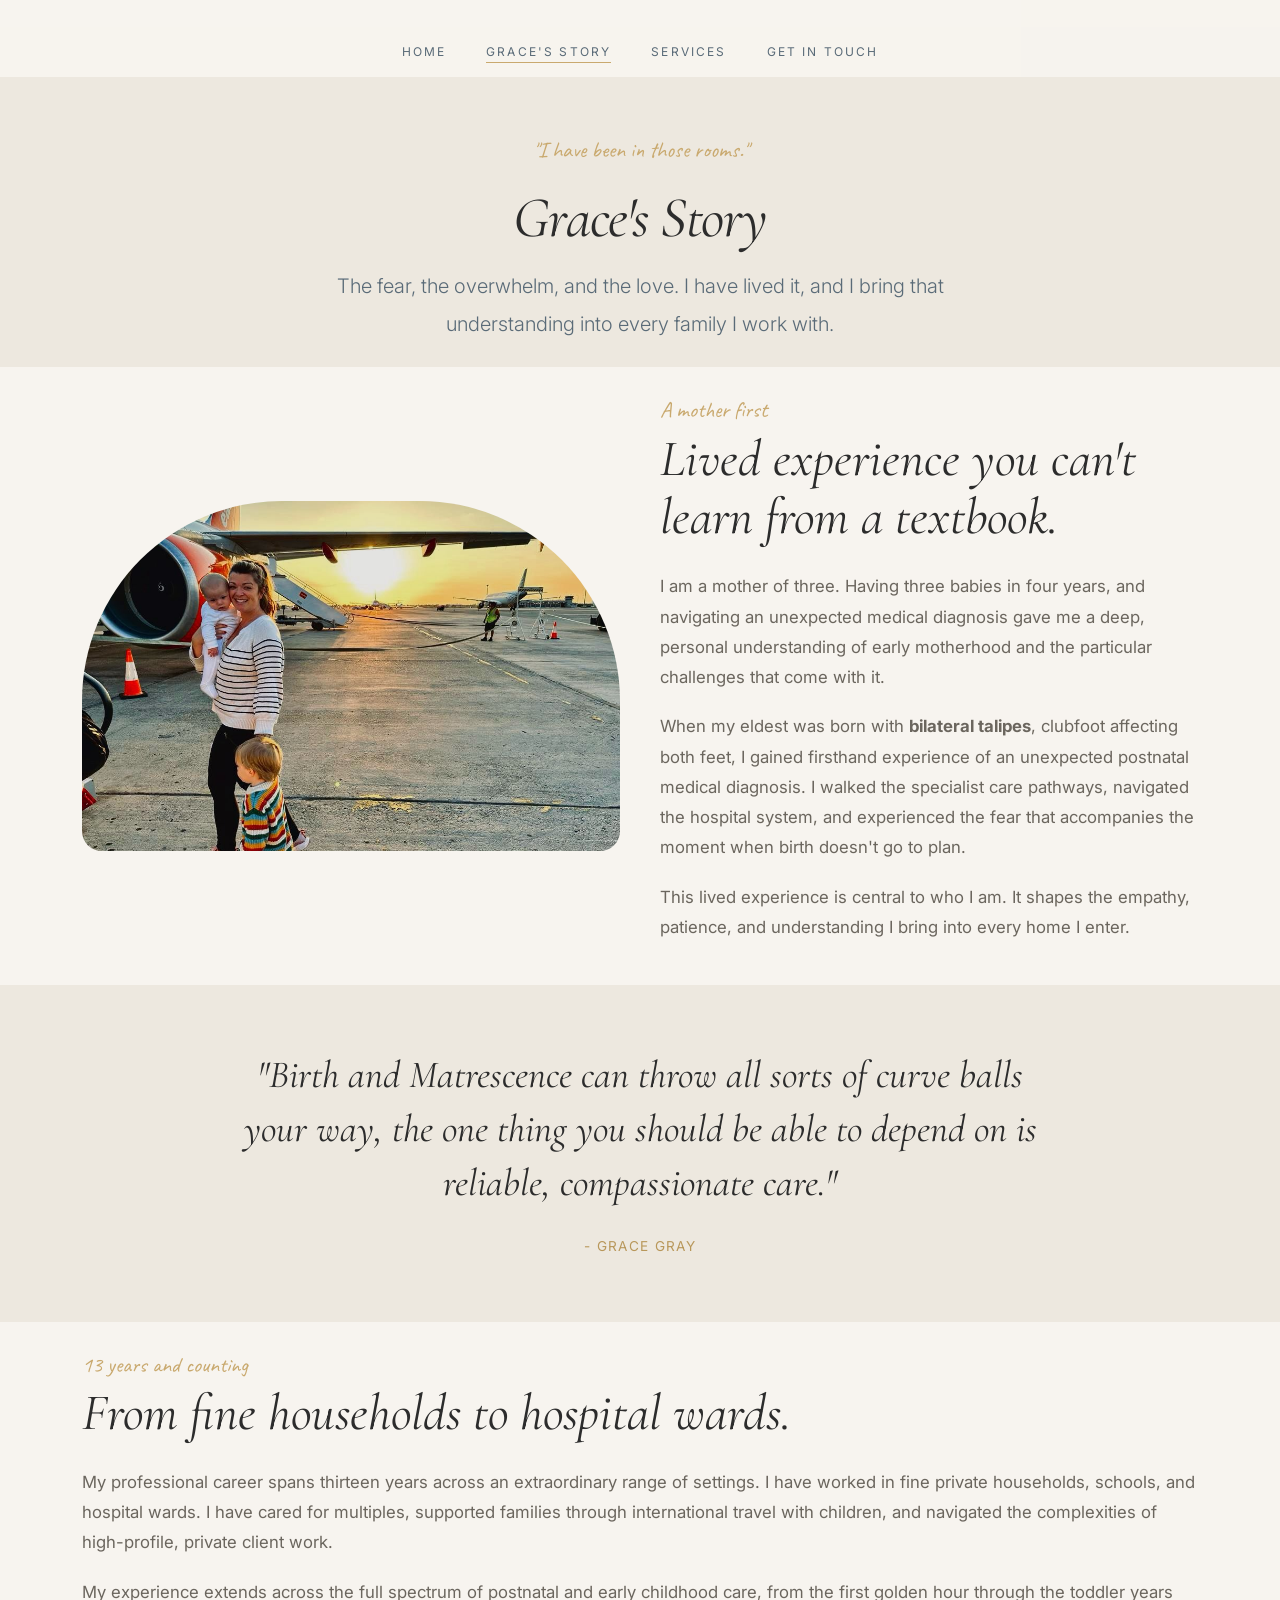
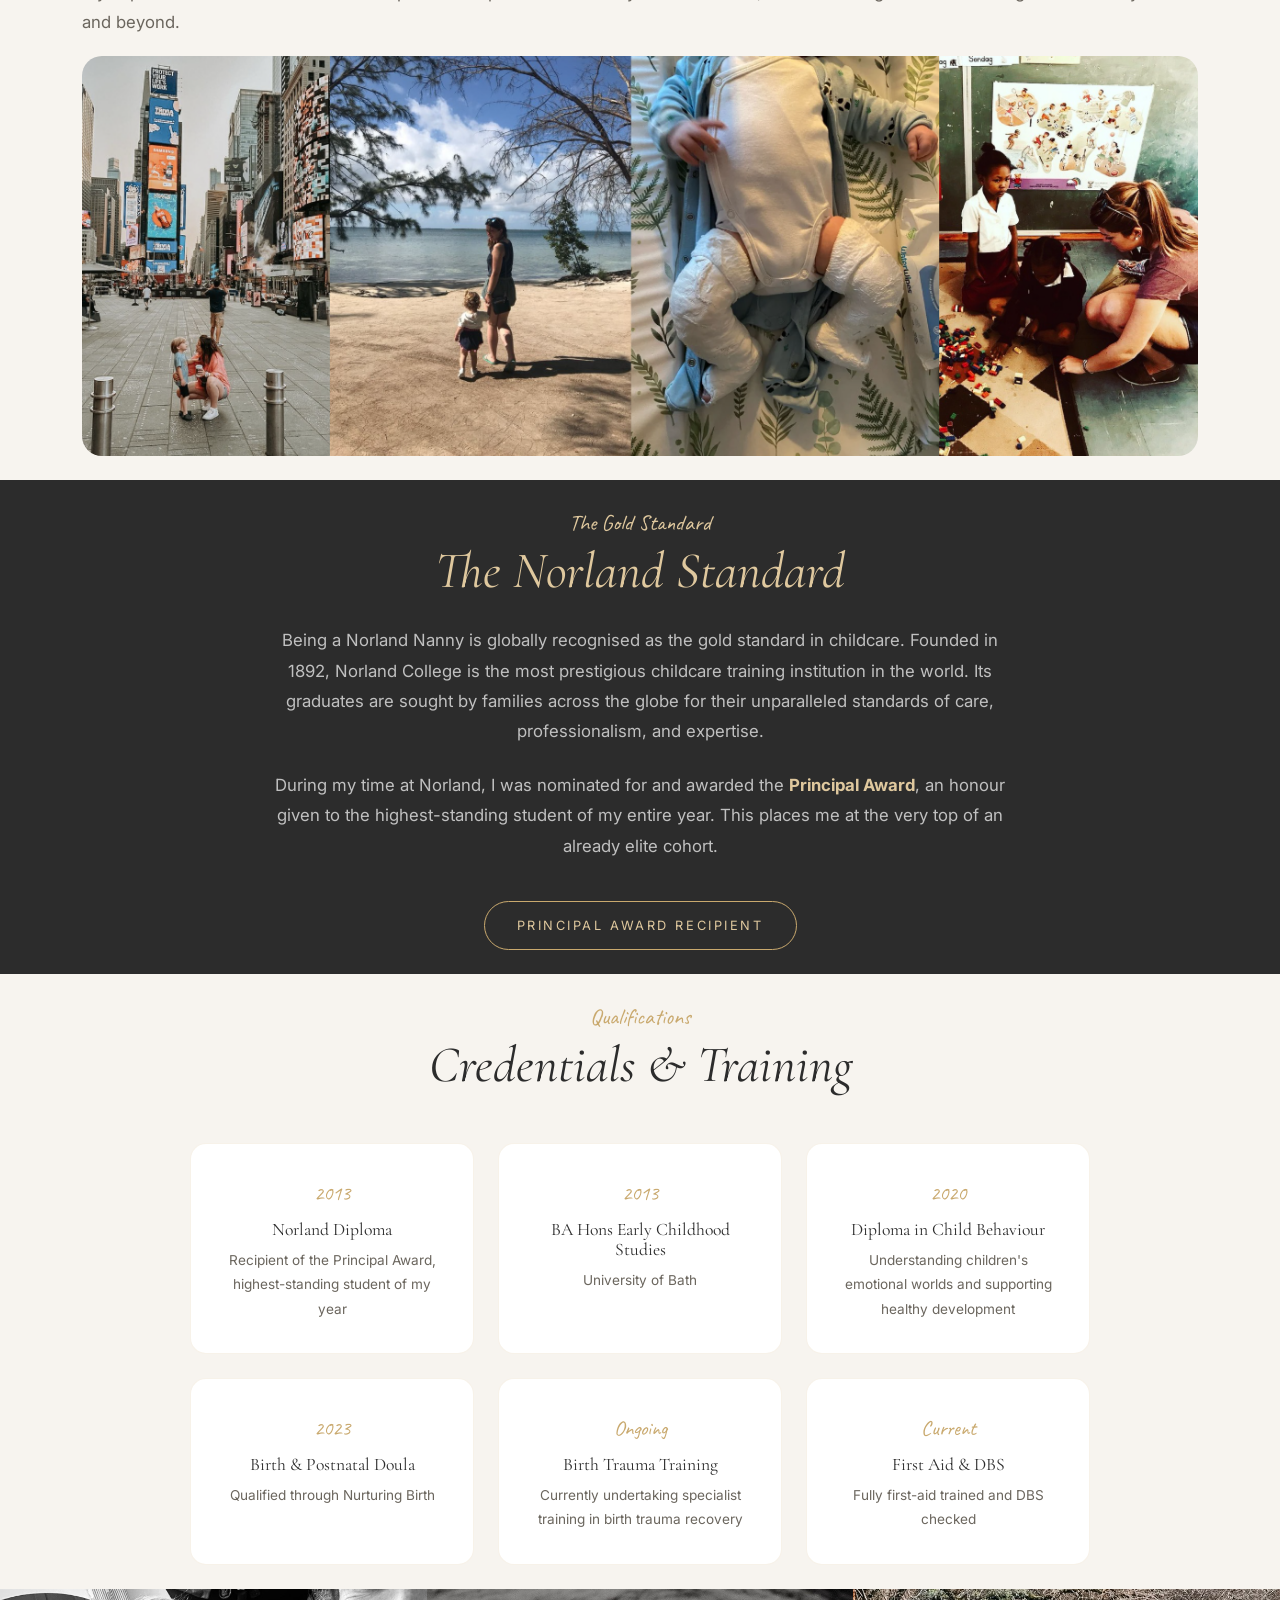
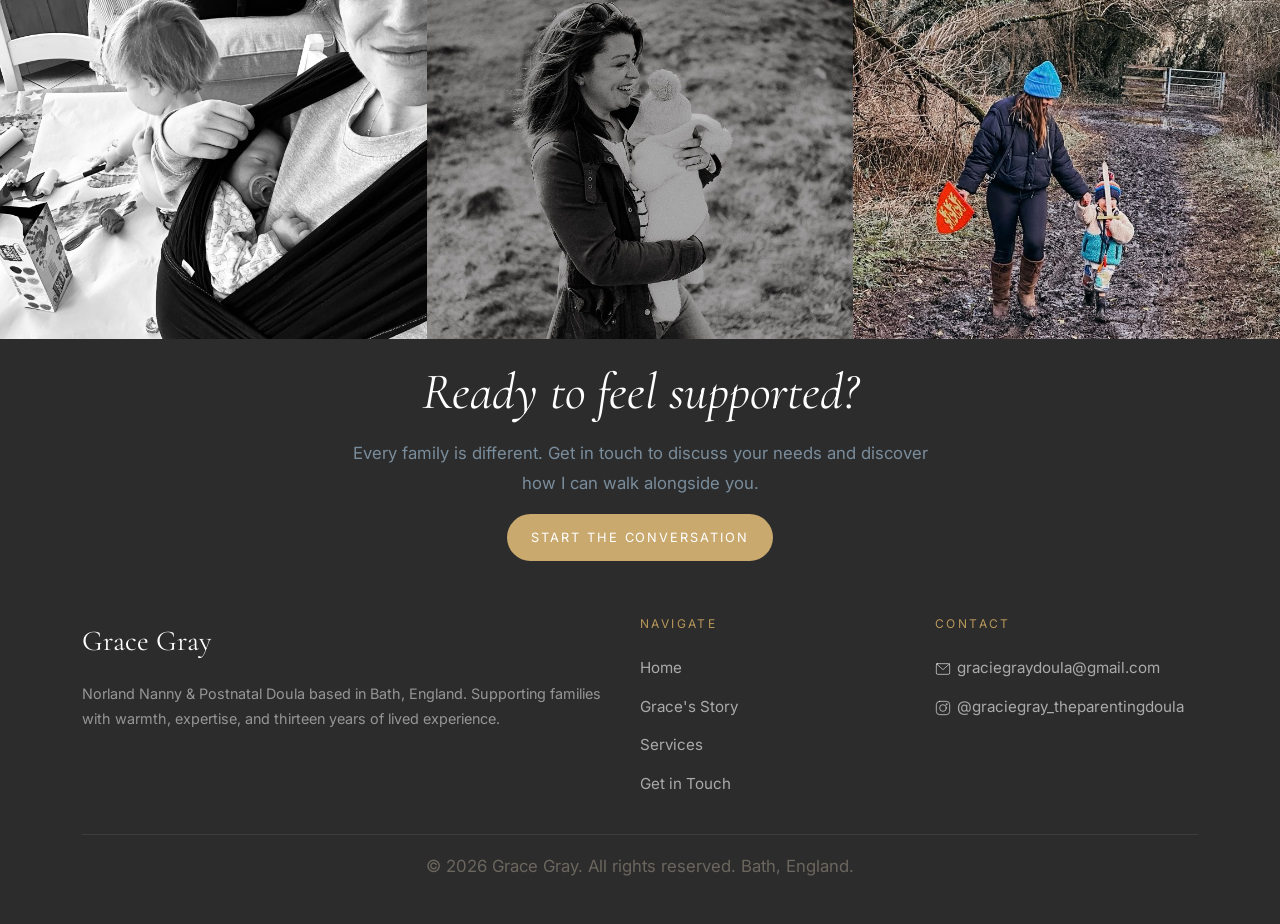
==== about.html @ 593eb150 "Initial commit - Grace Gray Doula website" ====
﻿﻿﻿﻿﻿﻿<!DOCTYPE html>
<html lang="en">
<head>
  <meta charset="UTF-8">
  <meta name="viewport" content="width=device-width, initial-scale=1.0">
  
  <title>About Grace Gray | Norland Nanny & Doula, Bath</title>
  <meta name="description" content="Grace Gray's story, a Norland Nanny with the Principal Award, mother of three, and qualified Birth and Postnatal Doula. 13 years' experience in childcare across Bath and Somerset.">
  <meta name="keywords" content="Norland Nanny Bath, Grace Gray Doula, Bilateral talipes support, Matrescence support UK, Birth trauma support Bath, Norland Principal Award">
  
  <link rel="preconnect" href="https://fonts.googleapis.com">
  <link rel="preconnect" href="https://fonts.gstatic.com" crossorigin>
  <link href="https://fonts.googleapis.com/css2?family=Caveat:wght@400;500&family=Cormorant+Garamond:ital,wght@0,300;0,400;0,500;1,300;1,400;1,500&family=Inter:wght@300;400;500;600&display=swap" rel="stylesheet">
  
  <link rel="stylesheet" href="assets/css/style.css">
</head>
<body>

  <header>
    <div class="nav-container">
      <button class="mobile-menu-btn" aria-label="Toggle menu">&#9776;</button>
      <nav>
        <ul class="nav-links">
          <li><a href="index.html">Home</a></li>
          <li><a href="about.html">Grace's Story</a></li>
          <li><a href="services.html">Services</a></li>
          <li><a href="contact.html">Get in Touch</a></li>
        </ul>
      </nav>
    </div>
  </header>

  <!-- Page Hero -->
  <section class="page-hero">
    <div class="container">
      <span class="accent-text">"I have been in those rooms."</span>
      <h1>Grace's Story</h1>
      <p class="lead" style="max-width: 650px; margin: 1rem auto 0 auto;">The fear, the overwhelm, and the love. I have lived it, and I bring that understanding into every family I work with.</p>
    </div>
  </section>

  <!-- Personal Story -->
  <section class="story-section" style="background-color: var(--cream);">
    <div class="container">
      <div class="story-grid">
        <div class="story-image fade-up">
          <img src="assets/images/gracie-airport-sunset.jpg" alt="Grace Gray travelling with children as experienced Norland Nanny" class="img-rounded" style="width: 100%; height: 350px; object-fit: cover;">
        </div>
        <div class="fade-up">
          <span class="accent-text">A mother first</span>
          <h2>Lived experience you can't learn from a textbook.</h2>
          <p>I am a mother of three. Having three babies in four years, and navigating an unexpected medical diagnosis gave me a deep, personal understanding of early motherhood and the particular challenges that come with it.</p>
          <p>When my eldest was born with <strong>bilateral talipes</strong>, clubfoot affecting both feet, I gained firsthand experience of an unexpected postnatal medical diagnosis. I walked the specialist care pathways, navigated the hospital system, and experienced the fear that accompanies the moment when birth doesn't go to plan.</p>
          <p>This lived experience is central to who I am. It shapes the empathy, patience, and understanding I bring into every home I enter.</p>
        </div>
      </div>
    </div>
  </section>

  <!-- Pull Quote -->
  <section class="pull-quote">
    <div class="container fade-up">
      <blockquote>"Birth and Matrescence can throw all sorts of curve balls your way, the one thing you should be able to depend on is reliable, compassionate care."</blockquote>
      <cite>- Grace Gray</cite>
    </div>
  </section>

  <!-- Professional Experience -->
  <section style="background-color: var(--cream);">
    <div class="container">
      <div class="story-grid reverse">
        <div class="fade-up">
          <span class="accent-text">13 years and counting</span>
          <h2>From fine households to hospital wards.</h2>
          <p>My professional career spans thirteen years across an extraordinary range of settings. I have worked in fine private households, schools, and hospital wards. I have cared for multiples, supported families through international travel with children, and navigated the complexities of high-profile, private client work.</p>
          <p>My experience extends across the full spectrum of postnatal and early childhood care, from the first golden hour through the toddler years and beyond.</p>
        </div>
        <div class="story-image fade-up">
          <img src="assets/images/Screenshot_11ss.png" alt="Grace Gray caring for multiples" class="img-soft" style="width: 100%; height: 400px; object-fit: cover;">
        </div>
      </div>
    </div>
  </section>

  <!-- The Norland Standard -->
  <section class="norland-section">
    <div class="container fade-up">
      <span class="accent-text" style="color: var(--gold-light);">The Gold Standard</span>
      <h2>The Norland Standard</h2>
      <p>Being a Norland Nanny is globally recognised as the gold standard in childcare. Founded in 1892, Norland College is the most prestigious childcare training institution in the world. Its graduates are sought by families across the globe for their unparalleled standards of care, professionalism, and expertise.</p>
      <p>During my time at Norland, I was nominated for and awarded the <strong style="color: var(--gold-light);">Principal Award</strong>, an honour given to the highest-standing student of my entire year. This places me at the very top of an already elite cohort.</p>
      <div class="norland-badge">Principal Award Recipient</div>
    </div>
  </section>

  <!-- Credentials -->
  <section class="credentials-section">
    <div class="container" style="text-align: center;">
      <span class="accent-text">Qualifications</span>
      <h2>Credentials & Training</h2>
      <div class="credentials-grid stagger-children">
        <div class="credential-card fade-up">
          <span class="year">2013</span>
          <h4>Norland Diploma</h4>
          <p>Recipient of the Principal Award, highest-standing student of my year</p>
        </div>
        <div class="credential-card fade-up">
          <span class="year">2013</span>
          <h4>BA Hons Early Childhood Studies</h4>
          <p>University of Bath</p>
        </div>
        <div class="credential-card fade-up">
          <span class="year">2020</span>
          <h4>Diploma in Child Behaviour</h4>
          <p>Understanding children's emotional worlds and supporting healthy development</p>
        </div>
        <div class="credential-card fade-up">
          <span class="year">2023</span>
          <h4>Birth & Postnatal Doula</h4>
          <p>Qualified through Nurturing Birth</p>
        </div>
        <div class="credential-card fade-up">
          <span class="year">Ongoing</span>
          <h4>Birth Trauma Training</h4>
          <p>Currently undertaking specialist training in birth trauma recovery</p>
        </div>
        <div class="credential-card fade-up">
          <span class="year">Current</span>
          <h4>First Aid & DBS</h4>
          <p>Fully first-aid trained and DBS checked</p>
        </div>
      </div>
    </div>
  </section>

  <!-- Image Strip -->
  <section style="padding: 0; overflow: hidden;">
    <div style="display: grid; grid-template-columns: repeat(3, 1fr); gap: 0;">
      <img src="assets/images/gracie-sling-painting-bw.jpg" alt="Norland Nanny Bath supporting siblings with baby in sling" style="width: 100%; height: 350px; object-fit: cover;">
      <img src="assets/images/gracie-field-bw.jpg" alt="Grace Gray postnatal doula with baby in Bath countryside" style="width: 100%; height: 350px; object-fit: cover;">
      <img src="assets/images/gracie-muddy-walk.jpg" alt="Child-led outdoor activities with postnatal support Bath" style="width: 100%; height: 350px; object-fit: cover;">
    </div>
  </section>

  <!-- CTA -->
  <section class="cta-band">
    <div class="container fade-up">
      <h2>Ready to feel supported?</h2>
      <p>Every family is different. Get in touch to discuss your needs and discover how I can walk alongside you.</p>
      <a href="contact.html" class="btn btn-gold">Start the Conversation</a>
    </div>
  </section>

  <!-- Footer -->
  <footer>
    <div class="container">
      <div class="footer-grid">
        <div>
          <span class="footer-brand">Grace Gray</span>
          <p class="footer-brand-sub">Norland Nanny & Postnatal Doula based in Bath, England. Supporting families with warmth, expertise, and thirteen years of lived experience.</p>
        </div>
        <div class="footer-col">
          <h4>Navigate</h4>
          <a href="index.html">Home</a>
          <a href="about.html">Grace's Story</a>
          <a href="services.html">Services</a>
          <a href="contact.html">Get in Touch</a>
        </div>
        <div class="footer-col">
          <h4>Contact</h4>
          <a href="mailto:graciegraydoula@gmail.com"><svg width="16" height="16" viewBox="0 0 24 24" fill="none" stroke="currentColor" stroke-width="1.5" stroke-linecap="round" stroke-linejoin="round" style="vertical-align: middle; margin-right: 6px;"><rect x="2" y="4" width="20" height="16" rx="2"/><path d="M22 4L12 13 2 4"/></svg>graciegraydoula@gmail.com</a>
          <a href="https://instagram.com/graciegray_theparentingdoula" target="_blank"><svg width="16" height="16" viewBox="0 0 24 24" fill="none" stroke="currentColor" stroke-width="1.5" stroke-linecap="round" stroke-linejoin="round" style="vertical-align: middle; margin-right: 6px;"><rect x="2" y="2" width="20" height="20" rx="5"/><circle cx="12" cy="12" r="5"/><circle cx="17.5" cy="6.5" r="1.5" fill="currentColor" stroke="none"/></svg>@graciegray_theparentingdoula</a>
        </div>
      </div>
      <div class="footer-bottom">
        <p>&copy; 2026 Grace Gray. All rights reserved. Bath, England.</p>
      </div>
    </div>
  </footer>

  <script src="assets/js/main.js"></script>
</body>
</html>
---- assets/css/style.css ----
/* ============================================================
   GRACIE GRAY — Premium Design System
   Inspired by doulasarah.co.uk + mousesgarden.co.uk
   + Grace's original warm golden palette
   ============================================================ */

/* Reset */
*, *::before, *::after {
    margin: 0;
    padding: 0;
    box-sizing: border-box;
}

:root {
    /* Color Palette — Warm, Organic, Premium */
    --cream: #f7f4ef;
    --cream-dark: #ede8df;
    --gold: #c9a96e;
    --gold-light: #dfc89e;
    --gold-muted: #b8975a;
    --slate: #5a6b78;
    --slate-light: #7a8d9c;
    --charcoal: #2c2c2c;
    --text: #3d3a36;
    --text-light: #6b665e;
    --white: #ffffff;
    --burgundy: #4a1a1d;
    --blush: #e8d5c4;
    --sage: #8a9a7e;

    /* Typography */
    --font-serif: 'Cormorant Garamond', Georgia, serif;
    --font-sans: 'Inter', -apple-system, sans-serif;
    --font-accent: 'Caveat', cursive;

    /* Spacing */
    --section-padding: 1.5rem;
    --container-width: 1180px;
}

html {
    scroll-behavior: smooth;
    font-size: 16px;
}

body {
    font-family: var(--font-sans);
    color: var(--text);
    background-color: var(--cream);
    line-height: 1.7;
    -webkit-font-smoothing: antialiased;
    -moz-osx-font-smoothing: grayscale;
    overflow-x: hidden;
}

/* Typography */
h1, h2, h3, h4 {
    font-family: var(--font-serif);
    font-weight: 400;
    line-height: 1.15;
    color: var(--charcoal);
}

h1 {
    font-size: clamp(2.2rem, min(4.5vw, 7vh), 4.5rem);
    font-style: italic;
    letter-spacing: -0.02em;
}

h2 {
    font-size: clamp(2rem, 4vw, 3.2rem);
    font-style: italic;
    margin-bottom: 1.5rem;
}

h3 {
    font-size: 1.6rem;
    margin-bottom: 1rem;
}

p {
    color: var(--text-light);
    margin-bottom: 1.2rem;
    font-size: 1.05rem;
    line-height: 1.8;
}

.lead {
    font-size: 1.25rem;
    color: var(--slate);
    line-height: 1.9;
    font-weight: 300;
}

.accent-text {
    font-family: var(--font-accent);
    color: var(--gold);
    font-size: 1.4rem;
}

a {
    color: var(--gold-muted);
    text-decoration: none;
    transition: all 0.3s ease;
}

a:hover {
    color: var(--gold);
}

/* Layout */
.container {
    max-width: var(--container-width);
    margin: 0 auto;
    padding: 0 2rem;
}

section {
    padding: var(--section-padding) 0;
    position: relative;
}

/* ============================================================
   HEADER — Large Centred Logo, Prominent Brand
   ============================================================ */
header {
    position: fixed;
    width: 100%;
    top: 0;
    z-index: 1000;
    transition: all 0.5s ease;
    padding: 1.5rem 0 0.8rem 0;
    background-color: rgba(247, 244, 239, 0.97);
}

header.scrolled {
    background-color: rgba(247, 244, 239, 0.98);
    backdrop-filter: blur(20px);
    box-shadow: 0 1px 30px rgba(0,0,0,0.04);
    padding: 0.5rem 0;
}

.nav-container {
    display: flex;
    flex-direction: row;
    justify-content: center;
    align-items: center;
    max-width: var(--container-width);
    margin: 0 auto;
    padding: 0 2rem;
    transition: all 0.5s ease;
}

header.scrolled .nav-container {
    justify-content: center;
}

/* Logo */
.logo {
    text-decoration: none;
    display: flex;
    flex-direction: column;
    align-items: center;
    transition: all 0.5s ease;
}

.logo-img-wrap {
    width: 100px;
    height: auto;
    transition: all 0.5s ease;
    display: flex;
    align-items: center;
    justify-content: center;
}

.logo-img-wrap img {
    width: 100%;
    height: auto;
    object-fit: contain;
    display: block;
    mix-blend-mode: multiply;
}

/* Hide text — the logo image already has the branding */
.logo-text {
    display: none;
}

/* Scrolled state — compact horizontal bar */
header.scrolled .logo {
    flex-direction: row;
    align-items: center;
    gap: 10px;
}

header.scrolled .logo-img-wrap {
    width: 52px;
}

/* Navigation */
.nav-links {
    display: flex;
    gap: 2.5rem;
    list-style: none;
    align-items: center;
    margin-top: 0.8rem;
    transition: margin 0.5s ease;
}

header.scrolled .nav-links {
    margin-top: 0;
}

.nav-links a {
    font-family: var(--font-sans);
    font-size: 0.75rem;
    letter-spacing: 0.18em;
    text-transform: uppercase;
    color: var(--slate);
    text-decoration: none;
    position: relative;
    padding-bottom: 4px;
}

.nav-links a::after {
    content: '';
    position: absolute;
    bottom: 0;
    left: 0;
    width: 0;
    height: 1px;
    background-color: var(--gold);
    transition: width 0.3s ease;
}

.nav-links a:hover::after,
.nav-links a.active::after {
    width: 100%;
}

.nav-links a:hover {
    color: var(--charcoal);
}

.mobile-menu-btn {
    display: none;
    background: none;
    border: none;
    font-size: 1.5rem;
    cursor: pointer;
    color: var(--charcoal);
    z-index: 1001;
}

/* ============================================================
   BUTTONS — Elegant Pill & Ghost Styles
   ============================================================ */
.btn {
    display: inline-block;
    padding: 0.8rem 1.5rem;
    font-family: var(--font-sans);
    font-size: 0.8rem;
    letter-spacing: 0.15em;
    text-transform: uppercase;
    text-decoration: none;
    border-radius: 50px;
    cursor: pointer;
    transition: all 0.4s ease;
    border: none;
}

.btn-primary {
    background-color: var(--charcoal);
    color: var(--white);
}

.btn-primary:hover {
    background-color: var(--gold-muted);
    color: var(--white);
    transform: translateY(-2px);
    box-shadow: 0 8px 25px rgba(185, 151, 90, 0.25);
}

.btn-outline {
    background: transparent;
    color: var(--charcoal);
    border: 1px solid var(--charcoal);
}

.btn-outline:hover {
    background-color: var(--charcoal);
    color: var(--white);
    transform: translateY(-2px);
}

.btn-gold {
    background-color: var(--gold);
    color: var(--white);
}

.btn-gold:hover {
    background-color: var(--gold-muted);
    transform: translateY(-2px);
    box-shadow: 0 8px 25px rgba(185, 151, 90, 0.3);
}

/* ============================================================
   HERO — Full-Viewport, Immersive, Editorial
   ============================================================ */
.hero {
    display: flex;
    align-items: center;
    justify-content: center;
    position: relative;
    background-color: var(--cream-dark);
    overflow: hidden;
    padding-top: calc(75px + 2vh);
    padding-bottom: 0;
}

.hero::before {
    content: '';
    position: absolute;
    top: 0;
    left: 0;
    right: 0;
    bottom: 0;
    background: radial-gradient(ellipse at 30% 50%, rgba(201, 169, 110, 0.08) 0%, transparent 70%);
    pointer-events: none;
}

.hero-inner {
    display: grid;
    grid-template-columns: 2fr 3fr;
    gap: 3rem;
    align-items: start;
    max-width: var(--container-width);
    margin: 0 auto;
    padding: 0 2rem;
}

.hero-logo {
    width: 100%;
    height: auto;
    max-height: 420px;
    object-fit: contain;
    mix-blend-mode: multiply;
}

.hero-text {
    padding: 0 0 2rem 0;
}

.hero-buttons {
    display: flex;
    flex-wrap: nowrap;
    gap: 1rem;
    align-items: center;
    margin-top: 1.5rem;
}

.hero-text .tagline {
    font-family: var(--font-sans);
    font-size: 0.75rem;
    letter-spacing: 0.3em;
    text-transform: uppercase;
    color: var(--gold-muted);
    margin-bottom: 1.5rem;
    display: block;
}

.hero-text h1 {
    margin-bottom: 1.5rem;
    color: var(--charcoal);
}

.hero-text .lead {
    margin-bottom: 2.5rem;
    max-width: 480px;
}

.hero-buttons {
    display: flex;
    gap: 1rem;
    flex-wrap: wrap;
}

.hero-image {
    position: relative;
    display: flex;
    justify-content: center;
    align-items: center;
}

.hero-image .img-placeholder {
    width: 100%;
    height: 100%;
}

/* ============================================================
   IMAGE PLACEHOLDERS — Styled gaps for future images
   ============================================================ */
.img-placeholder {
    background: linear-gradient(135deg, var(--cream-dark) 0%, var(--blush) 50%, var(--cream-dark) 100%);
    background-size: 200% 200%;
    animation: shimmer 6s ease-in-out infinite;
    display: flex;
    align-items: center;
    justify-content: center;
    color: var(--gold-muted);
    font-family: var(--font-accent);
    font-size: 1.1rem;
    overflow: hidden;
    position: relative;
}

.img-placeholder img {
    width: 100%;
    height: 100%;
    object-fit: cover;
}

@keyframes shimmer {
    0%, 100% { background-position: 0% 50%; }
    50% { background-position: 100% 50%; }
}

.img-rounded {
    border-radius: 200px 200px 20px 20px;
}

.img-soft {
    border-radius: 20px;
}

.img-circle {
    border-radius: 50%;
}

/* ============================================================
   WAVE DIVIDERS — Organic Section Separators
   ============================================================ */
.wave-divider {
    position: relative;
    height: 40px;
    overflow: hidden;
    margin-top: -1px;
}

.wave-divider svg {
    position: absolute;
    bottom: 0;
    width: 100%;
    height: 40px;
}

.wave-divider.flip svg {
    top: 0;
    bottom: auto;
    transform: rotate(180deg);
}

/* ============================================================
   SECTIONS — Spacious, Organic Flow
   ============================================================ */

/* Intro / Problem Section */
.intro-section {
    background-color: var(--cream);
    padding-top: 0;
}

.intro-grid {
    display: grid;
    grid-template-columns: 1fr 1fr;
    gap: 6rem;
    align-items: center;
}

.intro-grid .intro-text {
    max-width: 520px;
}

.intro-grid .intro-image {
    position: relative;
}

.intro-grid .intro-image .img-placeholder {
    height: 400px;
}

/* Three Pillars */
.pillars {
    background-color: var(--white);
    text-align: center;
}

.pillars-header {
    max-width: 700px;
    margin: 0 auto 3rem auto;
}

.pillars-grid {
    display: grid;
    grid-template-columns: repeat(3, 1fr);
    gap: 2rem;
}

.pillar {
    padding: 2.5rem 1.5rem;
    transition: transform 0.4s ease;
}

.pillar:hover {
    transform: translateY(-8px);
}

.pillar-icon {
    width: 72px;
    height: 72px;
    border-radius: 50%;
    background: transparent;
    border: 1px solid var(--gold-light);
    display: flex;
    align-items: center;
    justify-content: center;
    margin: 0 auto 1.5rem auto;
    color: var(--gold-muted);
}

.pillar h3 {
    font-family: var(--font-serif);
    font-style: italic;
    margin-bottom: 1rem;
}

.pillar p {
    font-size: 0.95rem;
}

/* Pull Quote / Testimonial */
.pull-quote {
    background-color: var(--cream-dark);
    text-align: center;
    padding: 4rem 2rem;
}

.pull-quote blockquote {
    font-family: var(--font-serif);
    font-size: clamp(1.5rem, 3vw, 2.5rem);
    font-style: italic;
    color: var(--charcoal);
    max-width: 800px;
    margin: 0 auto 1.5rem auto;
    line-height: 1.4;
}

.pull-quote cite {
    font-family: var(--font-sans);
    font-size: 0.85rem;
    letter-spacing: 0.1em;
    text-transform: uppercase;
    color: var(--gold-muted);
    font-style: normal;
}

/* About Preview */
.about-preview {
    background-color: var(--cream);
}

.about-grid {
    display: grid;
    grid-template-columns: 5fr 6fr;
    gap: 6rem;
    align-items: center;
}

.about-image .img-placeholder {
    height: 600px;
}

.about-text .credentials-list {
    list-style: none;
    padding: 0;
    margin-top: 2rem;
    display: block;
    line-height: 2;
}

.credentials-list li {
    display: inline;
    font-family: var(--font-sans);
    font-size: 0.75rem;
    text-transform: uppercase;
    letter-spacing: 0.15em;
    color: var(--charcoal);
}

.credentials-list li:not(:last-child)::after {
    content: ' \2022 '; /* bullet character */
    color: var(--gold);
    margin: 0 0.6rem;
    font-size: 0.9rem;
}

/* CTA Band */
.cta-band {
    background-color: var(--charcoal);
    text-align: center;
    padding: 1.5rem 2rem;
}

.cta-band h2 {
    color: var(--white);
    margin-bottom: 1rem;
}

.cta-band p {
    color: var(--slate-light);
    max-width: 600px;
    margin: 0 auto 1rem auto;
}

/* ============================================================
   ABOUT PAGE
   ============================================================ */
.page-hero {
    padding-top: calc(80px + 1.5rem);
    padding-bottom: 1.5rem;
    text-align: center;
    background-color: var(--cream-dark);
}

.page-hero .accent-text {
    display: block;
    margin-bottom: 1rem;
}

.story-section .story-grid {
    display: grid;
    grid-template-columns: 1fr 1fr;
    gap: 2.5rem;
    align-items: center;
}

.story-section .story-grid.reverse {
    direction: rtl;
}

.story-section .story-grid.reverse > * {
    direction: ltr;
}

.story-image .img-placeholder {
    height: 500px;
}

/* Norland Section */
.norland-section {
    background-color: var(--charcoal);
    color: var(--white);
    text-align: center;
}

.norland-section h2 {
    color: var(--gold-light);
}

.norland-section p {
    color: rgba(255,255,255,0.7);
    max-width: 750px;
    margin: 0 auto 1.5rem auto;
}

.norland-badge {
    display: inline-block;
    border: 1px solid var(--gold);
    padding: 0.8rem 2rem;
    border-radius: 50px;
    color: var(--gold-light);
    font-family: var(--font-sans);
    font-size: 0.8rem;
    letter-spacing: 0.2em;
    text-transform: uppercase;
    margin-top: 1rem;
}

/* Credentials Grid */
.credentials-section {
    background-color: var(--cream);
}

.image-strip-grid {
    display: grid;
    grid-template-columns: repeat(4, 1fr);
    gap: 0;
}

.strip-img {
    width: 100%;
    aspect-ratio: 1 / 1;
    object-fit: cover;
    object-position: center;
}

.credentials-grid {
    display: grid;
    grid-template-columns: repeat(3, 1fr);
    gap: 1.5rem;
    max-width: 900px;
    margin: 3rem auto 0 auto;
}

.credential-card {
    background-color: var(--white);
    padding: 2rem;
    border-radius: 16px;
    text-align: center;
    border: 1px solid rgba(201, 169, 110, 0.15);
    transition: all 0.3s ease;
}

.credential-card:hover {
    transform: translateY(-4px);
    box-shadow: 0 12px 40px rgba(0,0,0,0.06);
}

.credential-card .year {
    font-family: var(--font-accent);
    font-size: 1.3rem;
    color: var(--gold);
    display: block;
    margin-bottom: 0.5rem;
}

.credential-card h4 {
    font-family: var(--font-serif);
    font-size: 1.1rem;
    margin-bottom: 0.5rem;
}

.credential-card p {
    font-size: 0.85rem;
    margin-bottom: 0;
}

/* ============================================================
   SERVICES PAGE
   ============================================================ */
.service-block {
    display: grid;
    grid-template-columns: 1fr 1fr;
    gap: 2.5rem;
    align-items: center;
    padding: 1.5rem 0;
}

.service-block + .service-block {
    border-top: 1px solid rgba(201, 169, 110, 0.15);
}

.service-block.reverse {
    direction: rtl;
}

.service-block.reverse > * {
    direction: ltr;
}

.service-image .img-placeholder {
    height: 420px;
}

.service-label {
    font-family: var(--font-sans);
    font-size: 0.7rem;
    letter-spacing: 0.25em;
    text-transform: uppercase;
    color: var(--gold-muted);
    margin-bottom: 1rem;
    display: block;
}

.services-additional {
    background-color: var(--white);
}

.additional-grid {
    display: grid;
    grid-template-columns: repeat(2, 1fr);
    gap: 2rem;
    margin-top: 3rem;
}

.additional-card {
    background-color: var(--cream);
    padding: 2.5rem;
    border-radius: 16px;
    transition: all 0.3s ease;
    border: 1px solid transparent;
}

.additional-card:hover {
    border-color: var(--gold-light);
    transform: translateY(-4px);
    box-shadow: 0 12px 40px rgba(0,0,0,0.04);
}

.additional-card h3 {
    font-family: var(--font-serif);
    font-style: italic;
    font-size: 1.4rem;
    margin-bottom: 0.75rem;
}

/* ============================================================
   CONTACT PAGE
   ============================================================ */
.contact-grid {
    display: grid;
    grid-template-columns: 1fr 1fr;
    gap: 2.5rem;
    align-items: start;
}

.contact-info {
    padding-top: 1rem;
}

.contact-info h1 {
    margin-bottom: 1.5rem;
}

.contact-methods {
    margin-top: 3rem;
    display: flex;
    flex-direction: column;
    gap: 2rem;
}

.contact-method {
    display: flex;
    align-items: flex-start;
    gap: 1.2rem;
}

.contact-method .method-icon {
    width: 48px;
    height: 48px;
    border-radius: 50%;
    background: linear-gradient(135deg, var(--gold-light), var(--blush));
    display: flex;
    align-items: center;
    justify-content: center;
    flex-shrink: 0;
    font-size: 1.2rem;
}

.contact-method h4 {
    font-family: var(--font-sans);
    font-size: 0.75rem;
    letter-spacing: 0.15em;
    text-transform: uppercase;
    color: var(--gold-muted);
    margin-bottom: 0.3rem;
}

.contact-method a,
.contact-method p {
    font-size: 1.05rem;
    color: var(--charcoal);
    margin-bottom: 0;
}

.contact-form-wrapper {
    background-color: var(--white);
    padding: 3rem;
    border-radius: 20px;
    box-shadow: 0 20px 60px rgba(0,0,0,0.05);
}

.form-group {
    margin-bottom: 1.5rem;
}

.form-group label {
    display: block;
    font-size: 0.75rem;
    letter-spacing: 0.12em;
    text-transform: uppercase;
    color: var(--slate);
    margin-bottom: 0.6rem;
    font-weight: 500;
}

.form-control {
    width: 100%;
    padding: 1rem 1.2rem;
    border: 1px solid var(--cream-dark);
    border-radius: 12px;
    font-family: var(--font-sans);
    font-size: 1rem;
    color: var(--charcoal);
    background-color: var(--cream);
    transition: all 0.3s ease;
    outline: none;
}

.form-control:focus {
    border-color: var(--gold);
    box-shadow: 0 0 0 3px rgba(201, 169, 110, 0.1);
}

textarea.form-control {
    min-height: 150px;
    resize: vertical;
}

/* ============================================================
   FOOTER — Elegant, Warm
   ============================================================ */
footer {
    background-color: var(--charcoal);
    color: rgba(255,255,255,0.6);
    padding: 2rem 0 1.5rem;
}

.footer-grid {
    display: grid;
    grid-template-columns: 2fr 1fr 1fr;
    gap: 2rem;
    margin-bottom: 1.5rem;
}

.footer-brand {
    font-family: var(--font-serif);
    font-size: 1.8rem;
    color: var(--white);
    margin-bottom: 1rem;
    display: block;
}

.footer-brand-sub {
    font-size: 0.9rem;
    line-height: 1.7;
    color: rgba(255,255,255,0.5);
}

.footer-col h4 {
    font-family: var(--font-sans);
    font-size: 0.75rem;
    letter-spacing: 0.2em;
    text-transform: uppercase;
    color: var(--gold-muted);
    margin-bottom: 1.5rem;
}

.footer-col a {
    display: block;
    color: rgba(255,255,255,0.6);
    margin-bottom: 0.8rem;
    font-size: 0.95rem;
    text-decoration: none;
}

.footer-col a:hover {
    color: var(--white);
}

.footer-bottom {
    text-align: center;
    border-top: 1px solid rgba(255,255,255,0.08);
    padding-top: 1rem;
    font-size: 0.8rem;
    color: rgba(255,255,255,0.35);
}

/* ============================================================
   SCROLL ANIMATIONS
   ============================================================ */
.fade-up {
    opacity: 0;
    transform: translateY(40px);
    transition: opacity 0.8s ease, transform 0.8s ease;
}

.fade-up.visible {
    opacity: 1;
    transform: translateY(0);
}

/* Stagger children */
.stagger-children .fade-up:nth-child(1) { transition-delay: 0s; }
.stagger-children .fade-up:nth-child(2) { transition-delay: 0.15s; }
.stagger-children .fade-up:nth-child(3) { transition-delay: 0.3s; }
.stagger-children .fade-up:nth-child(4) { transition-delay: 0.45s; }

/* Floating decoration dots */
.decoration-dot {
    position: absolute;
    border-radius: 50%;
    background: linear-gradient(135deg, var(--gold-light), var(--blush));
    opacity: 0.15;
    pointer-events: none;
}

/* ============================================================
   RESPONSIVE
   ============================================================ */
@media (max-width: 968px) {
    :root {
        --section-padding: 1.5rem;
    }

    /* ── Header compact on mobile ── */
    header {
        padding: 0.5rem 0;
    }

    header.scrolled {
        padding: 0.4rem 0;
    }

    .logo-img-wrap {
        width: 72px !important;
    }

    /* ── HERO: strip the huge desktop padding, drive spacing from inner ── */
    .hero {
        padding-top: 0;
        padding-bottom: 2rem;
        min-height: auto;
    }

    .hero-inner {
        grid-template-columns: 1fr;
        text-align: center;
        min-height: auto;
        padding: 0 1.5rem 2rem;
        gap: 0;
    }

    .hero-image {
        height: auto;
        border-radius: 0;
        margin-top: -1.5rem;
    }

    .hero-logo {
        height: auto;
        max-height: 60vh;
    }

    .hero-text {
        padding: 0;
    }

    .hero-text .lead {
        margin: 0 auto 2.5rem auto;
        font-size: 1.1rem;
    }

    .hero-buttons {
        justify-content: center;
        flex-direction: column;
        align-items: center;
        gap: 0.75rem;
    }

    .hero-buttons .btn {
        width: 100%;
        max-width: 280px;
        text-align: center;
    }



    /* ── INNER PAGE HEROES: strip the massive 32rem desktop padding ── */
    .page-hero {
        padding-top: 6rem;
        padding-bottom: 2rem;
    }

    /* ── All other two-col grids stack ── */
    .intro-grid,
    .about-grid,
    .story-section .story-grid,
    .service-block,
    .contact-grid,
    .footer-grid {
        grid-template-columns: 1fr;
        gap: 2.5rem;
    }

    .story-section .story-grid.reverse,
    .service-block.reverse {
        direction: ltr;
    }

    .intro-grid .intro-image img,
    .about-image img,
    .story-image img,
    .service-image img {
        height: 260px !important;
        width: 100%;
        object-fit: cover;
    }

    .pillars-grid {
        grid-template-columns: 1fr;
        max-width: 420px;
        margin: 0 auto;
    }

    .credentials-grid {
        grid-template-columns: 1fr 1fr;
    }

    .additional-grid {
        grid-template-columns: 1fr;
    }

    /* ── Footer ── */
    .footer-grid {
        gap: 2rem;
    }

    /* ── Contact form ── */
    .contact-form-wrapper {
        padding: 2rem 1.25rem;
    }

    /* ── Buttons: full-width on small screens ── */
    .btn {
        padding: 0.9rem 2rem;
    }

    /* ── Image strip: 2-col grid on mobile ── */
    .image-strip-grid {
        grid-template-columns: 1fr 1fr !important;
    }

    .image-strip-grid img {
        height: 180px !important;
    }

    /* ── Mobile nav overlay ── */
    .nav-links {
        display: none;
        position: fixed;
        top: 0;
        left: 0;
        width: 100%;
        height: 100vh;
        background-color: var(--cream);
        flex-direction: column;
        justify-content: center;
        align-items: center;
        gap: 2rem;
        z-index: 999;
    }

    .nav-links.active {
        display: flex;
    }

    .nav-links a {
        font-size: 1.1rem;
    }

    .mobile-menu-btn {
        display: block;
        position: absolute;
        top: 0.9rem;
        right: 1.5rem;
    }
}

@media (max-width: 600px) {
    .credentials-grid {
        grid-template-columns: 1fr;
    }

    .hero-text h1 {
        font-size: 2.2rem;
    }

    h2 {
        font-size: 1.8rem;
    }

    .pull-quote blockquote {
        font-size: 1.3rem;
    }

    .pillar {
        padding: 2rem 1.5rem;
    }

    .cta-band {
        padding: 3.5rem 1.5rem;
    }



    .contact-methods {
        gap: 1.5rem;
    }

    /* Stack image strip to 1 col on very small screens */
    .image-strip-grid {
        grid-template-columns: 1fr 1fr !important;
    }
}
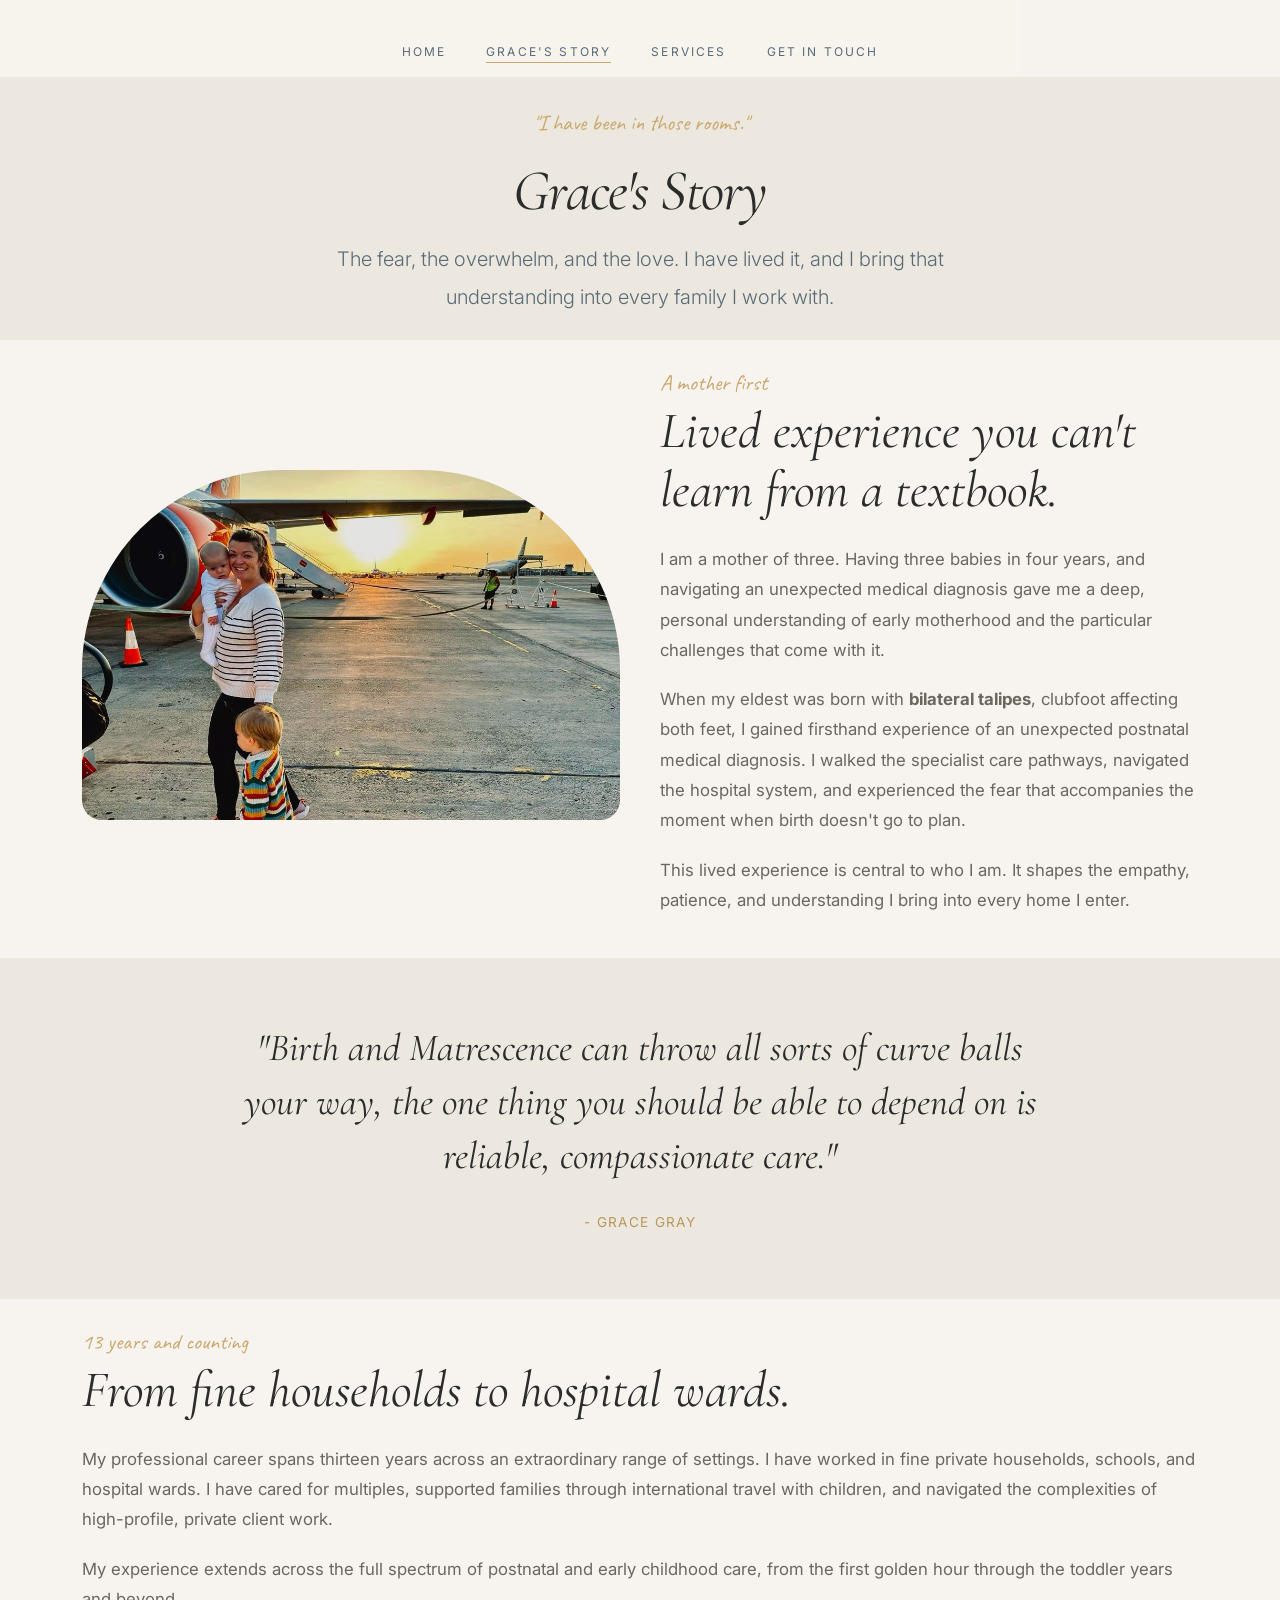
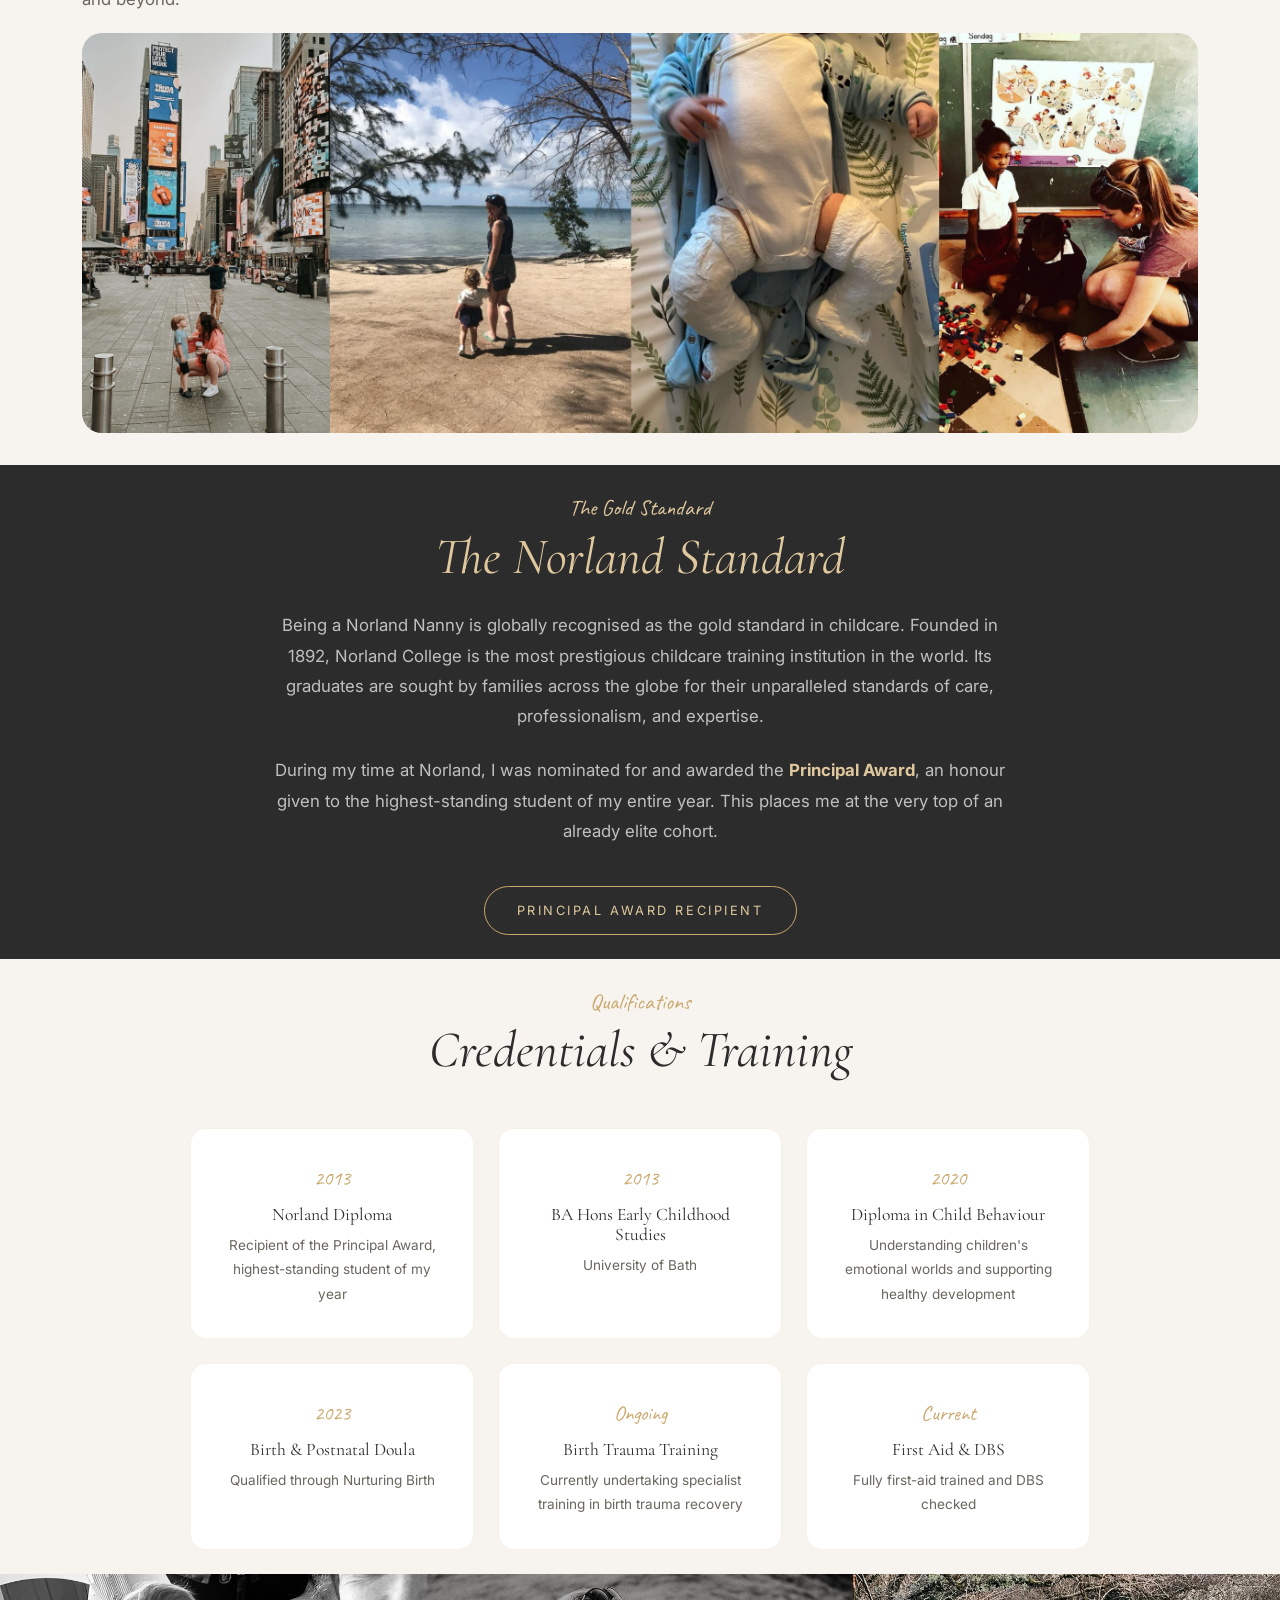
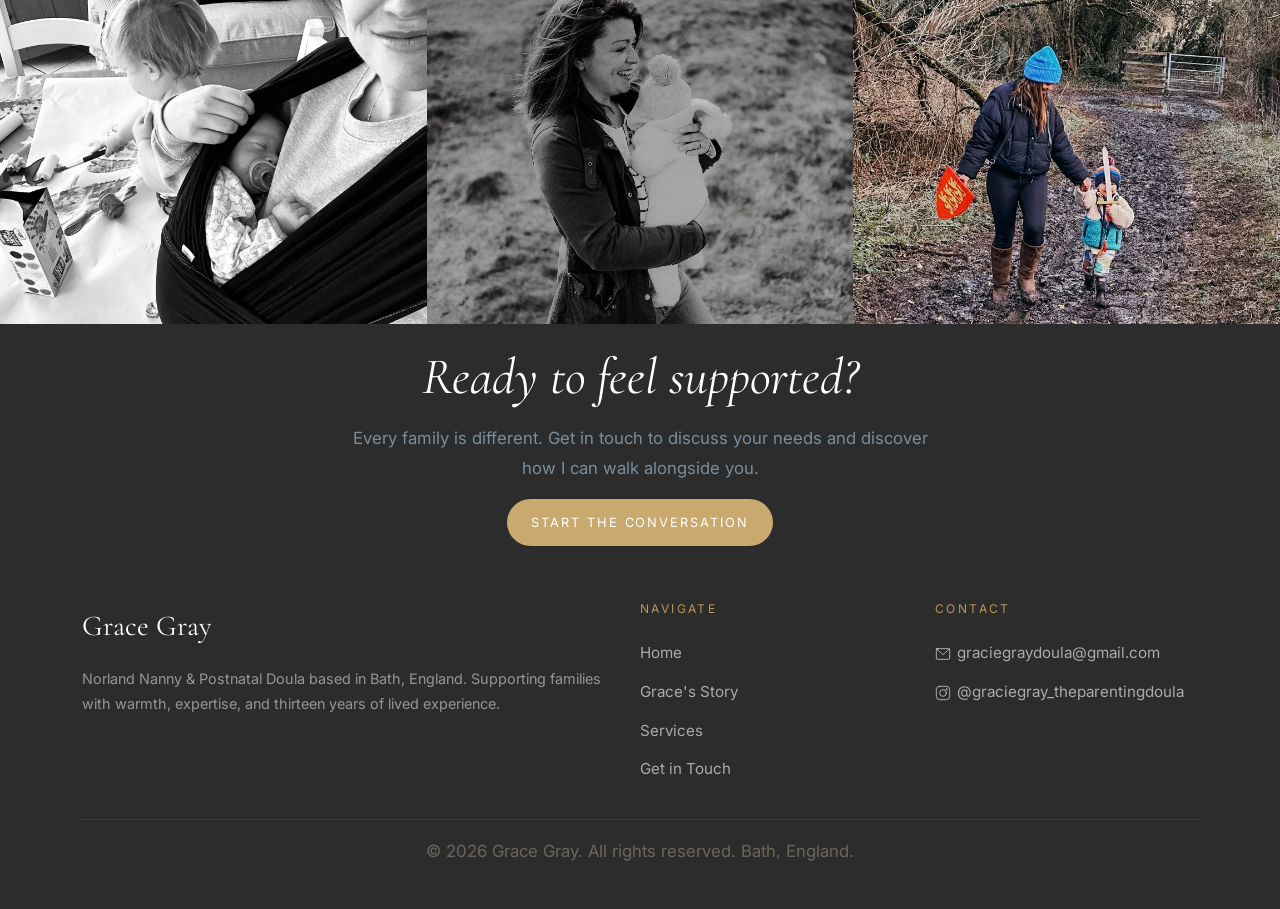
==== commit 1fd0dcc9: "Strip BOM artifacts and encoding garbage from all HTML files" ====
--- a/about.html
+++ b/about.html
@@ -1,4 +1,4 @@
-﻿﻿﻿﻿﻿﻿<!DOCTYPE html>
+<!DOCTYPE html>
 <html lang="en">
 <head>
   <meta charset="UTF-8">
